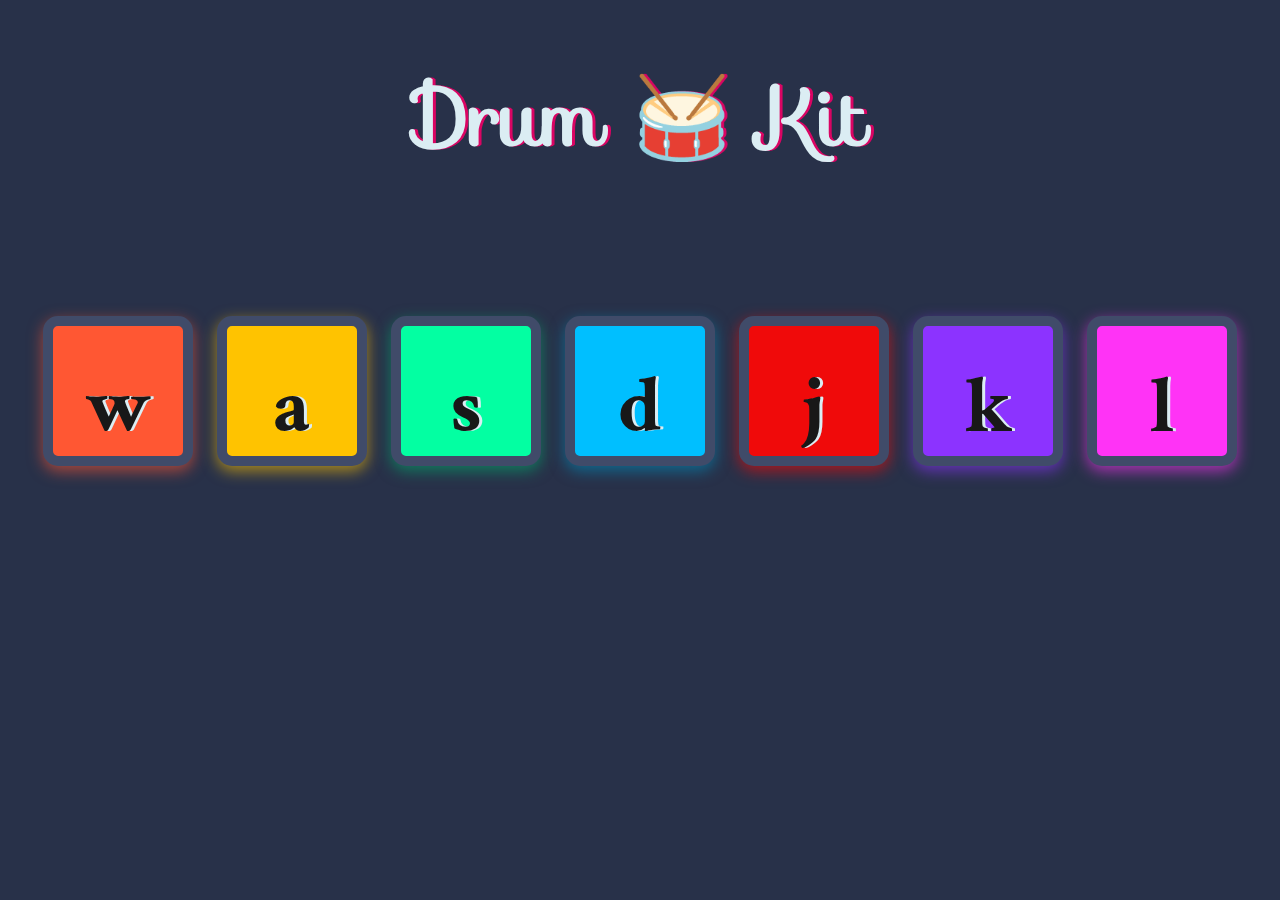
==== task-03/index.html @ 2c434599 "task3 and 4" ====
<!DOCTYPE html>
<html lang="en" dir="ltr">

<head>
  <link rel="stylesheet" href="https://fonts.googleapis.com/css?family=Sofia">
  <link href="https://fonts.googleapis.com/css2?family=Crimson+Text:wght@700&display=swap" rel="stylesheet">
  <meta charset="utf-8">
  <title>Drum Kit</title>
  <style>
    body {

      text-align: center;
      background-color: #283149;
    }

    h1 {
      font-family: "Sofia", sans-serif;
      font-size: 5rem;
      color: #DBEDF3;
      text-shadow: 3px 0 #DA0463;

    }

    .w.drum {
      background-color: #FF5733; /* Orange */
      box-shadow: 0 5px 15px rgba(255, 87, 51, 0.6);
    }

    .a.drum {
      background-color: #FFC300; /* Yellow */
      box-shadow: 0 5px 15px rgba(255, 195, 0, 0.6);
    }

    .s.drum {
      background-color: #03ffa2; /* Green */
      box-shadow: 0 5px 15px rgba(4, 170, 109, 0.6);
    }

    .d.drum {
      background-color: #00bfff; /* Blue */
      box-shadow: 0 5px 15px rgba(0, 140, 186, 0.6);
    }

    .j.drum {
      background-color: #f00a0a; /* Grey */
      box-shadow: 0 5px 15px #d61010be;
    }

    .k.drum {
      background-color: #8C33FF; /* Purple */
      box-shadow: 0 5px 15px rgba(140, 51, 255, 0.6);
    }

    .l.drum {
      background-color: #FF33F6; /* Pink */
      box-shadow: 0 5px 15px rgba(255, 51, 246, 0.6);
    }

    .set {
      margin: 10% auto;
    }

    .game-over {
      background-color: red;
      opacity: 0.8;
    }

    .pressed {
      box-shadow: 0 3px 4px 0 #DBEDF3;
      opacity: 0.5;
    }

    .red {
      color: red;
    }

    .drum:hover {
      cursor: grab;
      transform: scale(1.1); /* Slightly enlarge the button on hover */
    }

    .drum {
      font-family: "Crimson Text", serif;
      outline: none;
      border: 10px solid #404B69;
      font-size: 5rem;
      line-height: 2;
      font-weight: 900;
      color: #181818;
      text-shadow: 3px 0 #DBEDF3;
      border-radius: 15px;
      display: inline-block;
      width: 150px;
      height: 150px;
      text-align: center;
      margin: 10px;
      transition-duration: 0.4s;
    } 

  </style>
</head>

<body>

  <h1 id="title">Drum 🥁 Kit</h1>
  <div class="set">
    <button onclick="playsound('w')" class="w drum">w</button>
    <button onclick="playsound('a')" class="a drum">a</button>
    <button onclick="playsound('s')" class="s drum">s</button>
    <button onclick="playsound('d')" class="d drum">d</button>
    <button onclick="playsound('j')" class="j drum">j</button>
    <button onclick="playsound('k')" class="k drum">k</button>
    <button onclick="playsound('l')" class="l drum">l</button>
  </div>
  <script src="index.js"></script>
  
</body>

</html>
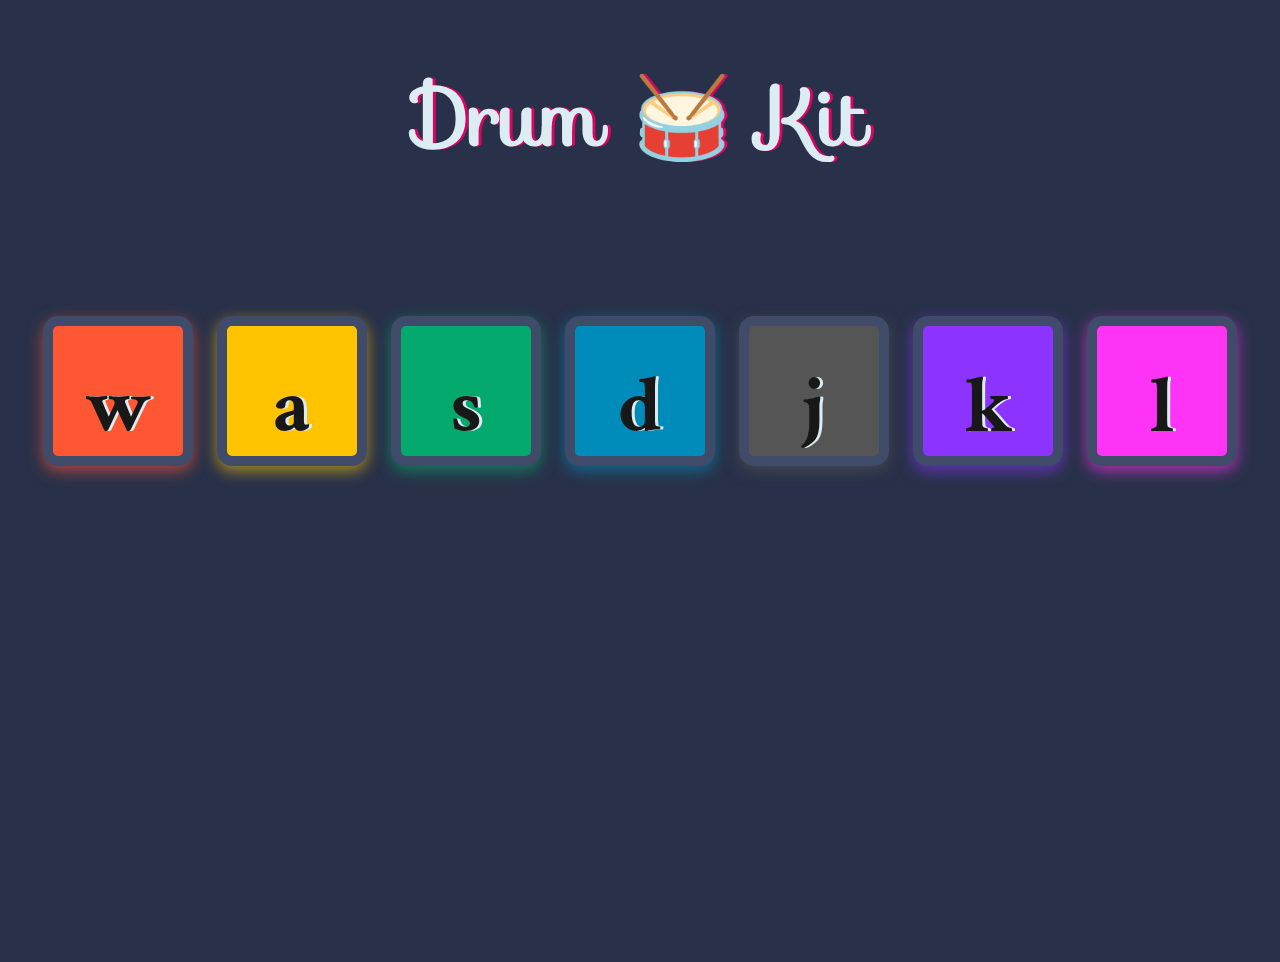
==== commit 10973ab2: "updated" ====
--- a/task-03/index.html
+++ b/task-03/index.html
@@ -1,118 +1,28 @@
 <!DOCTYPE html>
-<html lang="en" dir="ltr">
+<html>
 
 <head>
+  <link rel="stylesheet" type="text/css" href="styles.css">
   <link rel="stylesheet" href="https://fonts.googleapis.com/css?family=Sofia">
   <link href="https://fonts.googleapis.com/css2?family=Crimson+Text:wght@700&display=swap" rel="stylesheet">
   <meta charset="utf-8">
   <title>Drum Kit</title>
-  <style>
-    body {
-
-      text-align: center;
-      background-color: #283149;
-    }
-
-    h1 {
-      font-family: "Sofia", sans-serif;
-      font-size: 5rem;
-      color: #DBEDF3;
-      text-shadow: 3px 0 #DA0463;
-
-    }
-
-    .w.drum {
-      background-color: #FF5733; /* Orange */
-      box-shadow: 0 5px 15px rgba(255, 87, 51, 0.6);
-    }
-
-    .a.drum {
-      background-color: #FFC300; /* Yellow */
-      box-shadow: 0 5px 15px rgba(255, 195, 0, 0.6);
-    }
-
-    .s.drum {
-      background-color: #03ffa2; /* Green */
-      box-shadow: 0 5px 15px rgba(4, 170, 109, 0.6);
-    }
-
-    .d.drum {
-      background-color: #00bfff; /* Blue */
-      box-shadow: 0 5px 15px rgba(0, 140, 186, 0.6);
-    }
-
-    .j.drum {
-      background-color: #f00a0a; /* Grey */
-      box-shadow: 0 5px 15px #d61010be;
-    }
-
-    .k.drum {
-      background-color: #8C33FF; /* Purple */
-      box-shadow: 0 5px 15px rgba(140, 51, 255, 0.6);
-    }
-
-    .l.drum {
-      background-color: #FF33F6; /* Pink */
-      box-shadow: 0 5px 15px rgba(255, 51, 246, 0.6);
-    }
-
-    .set {
-      margin: 10% auto;
-    }
-
-    .game-over {
-      background-color: red;
-      opacity: 0.8;
-    }
-
-    .pressed {
-      box-shadow: 0 3px 4px 0 #DBEDF3;
-      opacity: 0.5;
-    }
-
-    .red {
-      color: red;
-    }
-
-    .drum:hover {
-      cursor: grab;
-      transform: scale(1.1); /* Slightly enlarge the button on hover */
-    }
-
-    .drum {
-      font-family: "Crimson Text", serif;
-      outline: none;
-      border: 10px solid #404B69;
-      font-size: 5rem;
-      line-height: 2;
-      font-weight: 900;
-      color: #181818;
-      text-shadow: 3px 0 #DBEDF3;
-      border-radius: 15px;
-      display: inline-block;
-      width: 150px;
-      height: 150px;
-      text-align: center;
-      margin: 10px;
-      transition-duration: 0.4s;
-    } 
-
-  </style>
 </head>
-
-<body>
+<body style="color: #283149">
 
   <h1 id="title">Drum 🥁 Kit</h1>
   <div class="set">
-    <button onclick="playsound('w')" class="w drum">w</button>
-    <button onclick="playsound('a')" class="a drum">a</button>
-    <button onclick="playsound('s')" class="s drum">s</button>
-    <button onclick="playsound('d')" class="d drum">d</button>
-    <button onclick="playsound('j')" class="j drum">j</button>
-    <button onclick="playsound('k')" class="k drum">k</button>
-    <button onclick="playsound('l')" class="l drum">l</button>
+    <button class="w drum">w</button>
+    <button class="a drum">a</button>
+    <button class="s drum">s</button>
+    <button class="d drum">d</button>
+    <button class="j drum">j</button>
+    <button class="k drum">k</button>
+    <button class="l drum">l</button>
   </div>
-  <script src="index.js"></script>
+  <script src="index.js">
+    
+  </script>
   
 </body>
 
--- a/task-03/styles.css
+++ b/task-03/styles.css
@@ -0,0 +1,84 @@
+body {
+  text-align: center;
+  background: #283149;
+  min-height: 100vh;
+}
+
+h1 {
+  font-family: "Sofia", sans-serif;
+  font-size: 5rem;
+  color: #DBEDF3;
+  text-shadow: 3px 0 #DA0463;
+  
+}
+
+.w.drum {
+  background-color: #FF5733; 
+  box-shadow: 0 5px 15px rgba(255, 87, 51, 0.6);
+}
+
+.a.drum {
+  background-color: #FFC300; 
+  box-shadow: 0 5px 15px rgba(255, 195, 0, 0.6);
+}
+
+.s.drum {
+  background-color: #04AA6D; 
+  box-shadow: 0 5px 15px rgba(4, 170, 109, 0.6);
+}
+
+.d.drum {
+  background-color: #008CBA; 
+  box-shadow: 0 5px 15px rgba(0, 140, 186, 0.6);
+}
+
+.j.drum {
+  background-color: #555555; 
+  box-shadow: 0 5px 15px rgba(85, 85, 85, 0.6);
+}
+
+.k.drum {
+  background-color: #8C33FF;
+  box-shadow: 0 5px 15px rgba(140, 51, 255, 0.6);
+}
+
+.l.drum {
+  background-color: #FF33F6; 
+  box-shadow: 0 5px 15px rgba(255, 51, 246, 0.6);
+}
+
+.set {
+  margin: 10% auto;
+}
+
+.pressed {
+  box-shadow: 0 3px 4px 0 #DBEDF3;
+  opacity: 0.5;
+}
+
+.red {
+  color: red;
+}
+
+.drum:hover {
+  cursor: grab;
+  transform: scale(1.1); /* Slightly enlarge the button on hover */
+}
+
+.drum {
+  font-family: "Crimson Text", serif;
+  outline: none;
+  border: 10px solid #404B69;
+  font-size: 5rem;
+  line-height: 2;
+  font-weight: 900;
+  color: #181818;
+  text-shadow: 3px 0 #DBEDF3;
+  border-radius: 15px;
+  display: inline-block;
+  width: 150px;
+  height: 150px;
+  text-align: center;
+  margin: 10px;
+  transition-duration: 0.4s;
+} 